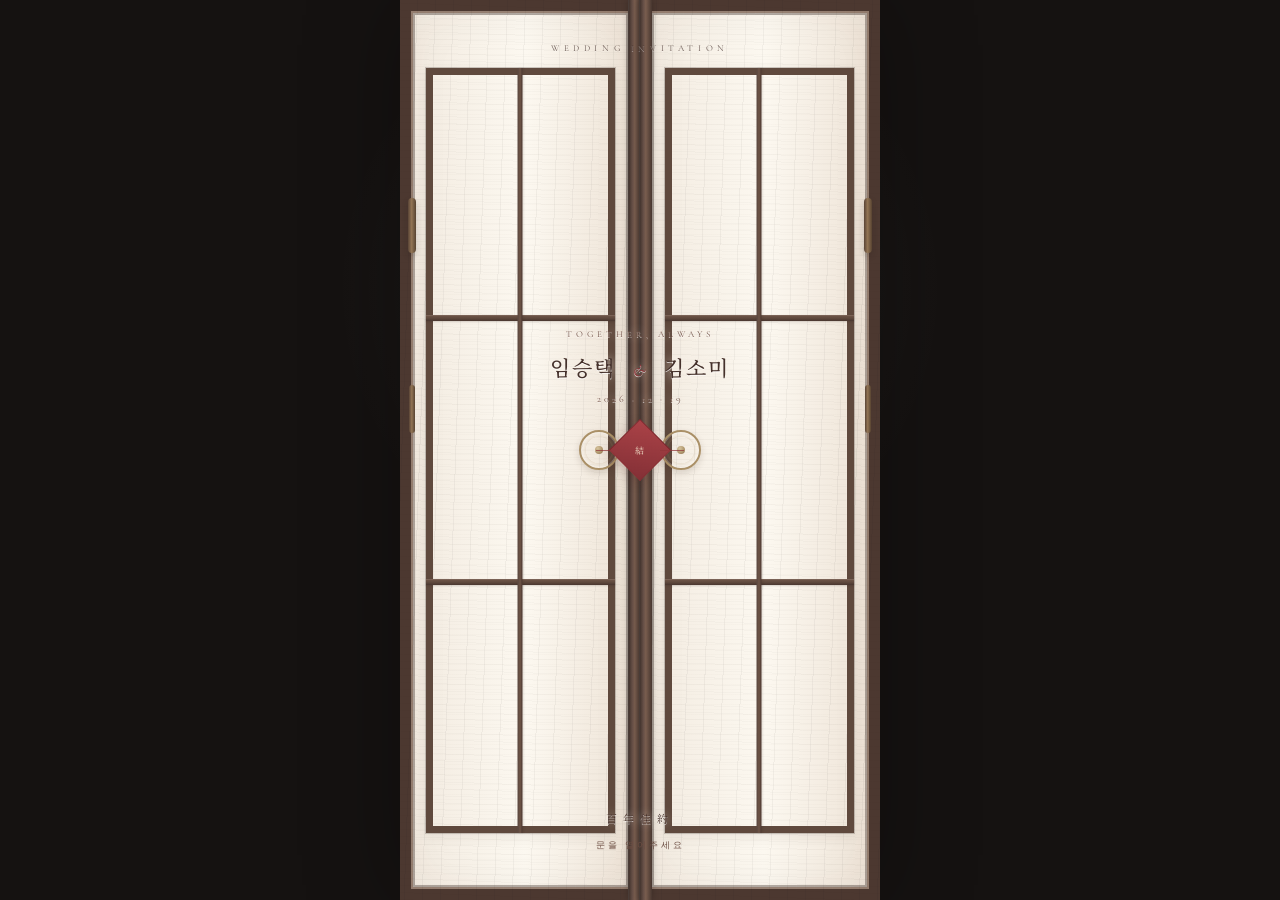
==== opening-hanji-premium.html @ 5b44ed23 "대문오프닝" ====
<!DOCTYPE html>
<html lang="ko">

<head>
  <meta charset="UTF-8">
  <meta name="viewport" content="width=device-width, initial-scale=1, viewport-fit=cover">
  <title>승택 ♥ 소미 | Premium Wood Door Opening</title>

  <link rel="preconnect" href="https://fonts.googleapis.com">
  <link rel="preconnect" href="https://fonts.gstatic.com" crossorigin>
  <link
    href="https://fonts.googleapis.com/css2?family=Cormorant+Garamond:ital,wght@0,400;1,400&family=Noto+Serif+KR:wght@300;400;500&display=swap"
    rel="stylesheet">

  <style>
    :root {
      --paper: #f7f1e8;
      --paper-light: #fcf9f3;
      --ink: #3d3733;

      --wood-1: #5f493d;
      --wood-2: #49362f;
      --wood-3: #72584a;
      --wood-4: #3b2d28;

      --wine: #91353a;

      --brass: #aa9067;
      --brass-light: #d6c49d;
      --brass-dark: #7f6748;
    }

    * {
      margin: 0;
      padding: 0;
      box-sizing: border-box;
    }

    html,
    body {
      width: 100%;
      min-height: 100%;
      background: #111;
    }

    body {
      font-family: "Noto Serif KR", serif;
      color: var(--ink);
      overflow-x: hidden;
      -webkit-text-size-adjust: 100%;
      text-size-adjust: 100%;
    }

    button {
      font: inherit;
    }

    /* =========================================================
       실제 청첩장 테스트 영역
    ========================================================= */

    .preview {
      width: 100%;
      max-width: 480px;
      min-height: 100vh;
      margin: 0 auto;
      background: #fbfaf7;
      text-align: center;
    }

    .preview img {
      width: 100%;
      display: block;
    }

    .preview-copy {
      padding: 48px 20px 72px;
    }

    .preview-copy p {
      margin-bottom: 12px;
      font-family: "Cormorant Garamond", serif;
      font-size: 12px;
      letter-spacing: 4px;
      color: #9a766f;
    }

    .preview-copy h2 {
      font-size: 22px;
      font-weight: 400;
    }

    /* =========================================================
       OPENING
    ========================================================= */

    .opening {
      position: fixed;
      inset: 0;
      z-index: 9999;

      width: 100%;
      height: 100vh;
      height: 100dvh;

      display: flex;
      justify-content: center;
      align-items: center;

      overflow: hidden;

      background:
        radial-gradient(circle at 50% 32%, rgba(255, 255, 255, .05), transparent 35%),
        #151211;

      transition:
        opacity .9s ease,
        visibility .9s ease;
    }

    .stage {
      position: relative;

      width: min(480px, 100vw);
      height: 100vh;
      height: 100dvh;

      overflow: hidden;

      perspective: 1700px;
      perspective-origin: 50% 50%;

      background: #111;

      box-shadow:
        0 0 90px rgba(0, 0, 0, .28);
    }

    /* =========================================================
       문 뒤 웨딩사진
    ========================================================= */

    .reveal {
      position: absolute;
      inset: 0;
      z-index: 1;
      overflow: hidden;
      background: #111;
    }

    .reveal img {
      position: absolute;
      inset: -2%;

      width: 104%;
      height: 104%;

      object-fit: cover;
      object-position: center;

      transform: scale(1.08);

      filter:
        saturate(.84) contrast(.97) brightness(.83);

      transition:
        transform 5s cubic-bezier(.18, .7, .25, 1),
        filter 1.5s ease;
    }

    .reveal::after {
      content: "";
      position: absolute;
      inset: 0;

      background:
        linear-gradient(180deg,
          rgba(12, 10, 9, .43) 0%,
          rgba(12, 10, 9, .06) 38%,
          rgba(12, 10, 9, .13) 61%,
          rgba(12, 10, 9, .58) 100%);
    }

    .reveal-copy {
      position: absolute;
      left: 0;
      bottom: 10%;
      z-index: 4;

      width: 100%;
      padding: 0 28px;

      text-align: center;
      color: white;

      opacity: 0;
      transform: translateY(14px);

      transition:
        opacity 1s 1.05s ease,
        transform 1.05s 1.05s cubic-bezier(.22, 1, .36, 1);
    }

    .reveal-kicker {
      margin-bottom: 16px;

      font-family: "Cormorant Garamond", serif;
      font-size: 10px;
      letter-spacing: 4.5px;

      color: rgba(255, 255, 255, .82);
    }

    .reveal-copy h1 {
      font-size: 25px;
      font-weight: 400;
      letter-spacing: 1.3px;
    }

    .reveal-copy h1 em {
      margin: 0 9px;
      font-family: "Cormorant Garamond", serif;
      font-size: 20px;
      font-weight: 400;
      font-style: italic;
      color: #dfb4b0;
    }

    .reveal-date {
      margin-top: 17px;

      font-family: "Cormorant Garamond", serif;
      font-size: 12px;
      letter-spacing: 3.5px;

      color: rgba(255, 255, 255, .8);
    }

    /* =========================================================
       문틈의 금빛
    ========================================================= */

    .door-light {
      position: absolute;
      left: 50%;
      top: 5%;
      z-index: 3;

      width: 2px;
      height: 90%;

      transform:
        translateX(-50%) scaleY(.03);

      transform-origin: center;

      opacity: 0;

      background:
        linear-gradient(to bottom,
          rgba(255, 241, 201, .98) 0%,
          rgba(255, 228, 160, .94) 57%,
          rgba(255, 218, 137, .54) 74%,
          rgba(255, 218, 137, 0) 90%);

      box-shadow:
        0 0 11px rgba(255, 231, 170, .96),
        0 0 34px rgba(255, 216, 133, .72),
        0 0 82px rgba(255, 204, 102, .34);

      transition:
        transform .65s ease,
        opacity .35s ease;
    }

    /* =========================================================
       문 자체
    ========================================================= */

    .door {
      position: absolute;
      top: 0;
      z-index: 5;

      width: 50.15%;
      height: 100%;

      transform-style: preserve-3d;
      backface-visibility: hidden;
      will-change: transform;

      /*
        한지 패널 + 은은한 종이 결
      */
      background:
        repeating-linear-gradient(0deg,
          rgba(116, 90, 69, .018) 0,
          rgba(116, 90, 69, .018) 1px,
          transparent 1px,
          transparent 5px),
        linear-gradient(90deg,
          #f2eadf 0%,
          #fcf8f0 52%,
          #ede2d5 100%);

      box-shadow:
        inset 0 0 55px rgba(66, 46, 37, .07);

      transition:
        transform 1.95s cubic-bezier(.72, 0, .2, 1),
        box-shadow 1.55s ease,
        filter 1.4s ease;
    }

    .door-left {
      left: 0;
      transform-origin: left center;
    }

    .door-right {
      right: 0;
      transform-origin: right center;
    }

    /*
      바깥 나무 프레임
    */

    .wood-frame {
      position: absolute;
      inset: 0;

      pointer-events: none;

      box-shadow:
        inset 0 0 0 11px rgba(73, 54, 45, .96),
        inset 0 0 0 13px rgba(126, 96, 77, .55),
        inset 0 0 0 15px rgba(53, 39, 34, .36);
    }

    /*
      나무결
    */

    .wood-frame::before {
      content: "";
      position: absolute;
      inset: 0;

      opacity: .72;

      background:
        repeating-linear-gradient(92deg,
          transparent 0 8px,
          rgba(255, 255, 255, .025) 8px 9px,
          transparent 9px 17px,
          rgba(0, 0, 0, .05) 17px 18px),
        repeating-linear-gradient(2deg,
          rgba(0, 0, 0, .025) 0 1px,
          transparent 1px 7px);

      mix-blend-mode: multiply;
    }

    /*
      나무 안쪽 프레임
    */

    .inner-frame {
      position: absolute;
      left: 26px;
      right: 26px;
      top: 7.5%;
      bottom: 7.5%;

      border:
        7px solid var(--wood-1);

      box-shadow:
        inset 0 0 0 1px rgba(255, 255, 255, .08),
        0 0 0 1px rgba(48, 34, 29, .22),
        0 4px 12px rgba(54, 38, 31, .08);

      pointer-events: none;
    }

    /*
      나무 가로살
    */

    .inner-frame::before,
    .inner-frame::after {
      content: "";
      position: absolute;
      left: -7px;
      right: -7px;

      height: 6px;

      background:
        linear-gradient(180deg,
          var(--wood-3),
          var(--wood-1) 55%,
          var(--wood-2));

      box-shadow:
        inset 0 1px rgba(255, 255, 255, .08),
        0 1px 2px rgba(49, 35, 30, .18);
    }

    .inner-frame::before {
      top: 32%;
    }

    .inner-frame::after {
      bottom: 32%;
    }

    /*
      세로살 - 너무 촘촘하지 않게
    */

    .lattice {
      position: absolute;
      left: 50%;
      top: 7.5%;
      bottom: 7.5%;

      width: 5px;

      transform: translateX(-50%);

      background:
        linear-gradient(90deg,
          var(--wood-2),
          var(--wood-3) 48%,
          var(--wood-2));

      box-shadow:
        inset 1px 0 rgba(255, 255, 255, .07),
        1px 0 2px rgba(50, 35, 30, .15);

      pointer-events: none;
    }

    /*
      중앙쪽 굵은 문설주
    */

    .door-edge {
      position: absolute;
      top: 0;

      width: 13px;
      height: 100%;

      background:
        linear-gradient(90deg,
          #392c27 0%,
          #675047 35%,
          #795d4e 52%,
          #47362f 100%);

      box-shadow:
        0 0 7px rgba(0, 0, 0, .22),
        inset 1px 0 rgba(255, 255, 255, .06);
    }

    .door-left .door-edge {
      right: 0;
    }

    .door-right .door-edge {
      left: 0;
    }

    /*
      문 바깥 경첩 느낌
    */

    .hinge {
      position: absolute;
      top: 22%;

      width: 8px;
      height: 55px;

      border-radius: 8px;

      background:
        linear-gradient(90deg,
          #594436,
          #927454 45%,
          #574331);

      box-shadow:
        0 3px 6px rgba(37, 28, 23, .2);
    }

    .hinge::after {
      content: "";
      position: absolute;
      left: 1px;
      bottom: -180px;

      width: 6px;
      height: 48px;

      border-radius: 8px;

      background: inherit;
    }

    .door-left .hinge {
      left: 8px;
    }

    .door-right .hinge {
      right: 8px;
    }

    /* =========================================================
       황동 문고리
    ========================================================= */

    .door-handle {
      position: absolute;
      top: 50%;

      width: 40px;
      height: 40px;

      transform: translateY(-50%);

      border:
        2px solid var(--brass);

      border-radius: 50%;

      background:
        radial-gradient(circle,
          transparent 51%,
          rgba(187, 158, 112, .13) 53%,
          transparent 62%);

      box-shadow:
        inset 0 0 0 1px rgba(255, 255, 255, .24),
        0 3px 7px rgba(60, 43, 32, .16);

      pointer-events: none;
    }

    .door-left .door-handle {
      right: 22px;
    }

    .door-right .door-handle {
      left: 22px;
    }

    .door-handle::before {
      content: "";

      position: absolute;
      left: 50%;
      top: 50%;

      width: 8px;
      height: 8px;

      transform:
        translate(-50%, -50%);

      border-radius: 50%;

      background:
        radial-gradient(circle at 35% 30%,
          var(--brass-light),
          var(--brass) 65%,
          var(--brass-dark) 100%);
    }

    /* =========================================================
       중앙 매듭 버튼
    ========================================================= */

    .open-button {
      position: absolute;
      left: 50%;
      top: 50%;
      z-index: 9;

      width: 70px;
      height: 70px;

      transform:
        translate(-50%, -50%);

      border: 0;
      background: transparent;

      cursor: pointer;
      touch-action: manipulation;
      -webkit-tap-highlight-color: transparent;

      transition:
        opacity .45s ease,
        transform .6s ease;
    }

    .knot {
      position: absolute;
      left: 50%;
      top: 50%;

      width: 44px;
      height: 44px;

      transform:
        translate(-50%, -50%) rotate(45deg);

      display: grid;
      place-items: center;

      border:
        1px solid rgba(102, 28, 33, .4);

      background:
        linear-gradient(145deg,
          #aa4247,
          #843036);

      box-shadow:
        0 5px 12px rgba(76, 26, 29, .19);
    }

    .knot span {
      transform: rotate(-45deg);

      font-size: 9px;
      letter-spacing: 1px;

      color: #f3e2ca;
    }

    .open-button::before,
    .open-button::after {
      content: "";

      position: absolute;
      top: 50%;

      width: 24px;
      height: 1px;

      background: rgba(145, 53, 58, .72);
    }

    .open-button::before {
      left: -9px;
    }

    .open-button::after {
      right: -9px;
    }

    /* =========================================================
       텍스트
    ========================================================= */

    .top-copy {
      position: absolute;
      left: 0;
      top: max(43px, env(safe-area-inset-top));
      z-index: 8;

      width: 100%;

      text-align: center;

      font-family: "Cormorant Garamond", serif;
      font-size: 9px;
      letter-spacing: 4.6px;

      color: rgba(74, 55, 47, .82);

      text-shadow:
        0 1px 0 rgba(255, 255, 255, .45);

      transition:
        opacity .45s ease,
        transform .55s ease;
    }

    .bottom-copy {
      position: absolute;
      left: 0;
      bottom: max(48px, env(safe-area-inset-bottom));
      z-index: 8;

      width: 100%;

      text-align: center;

      transition:
        opacity .45s ease,
        transform .55s ease;
    }

    .promise {
      font-size: 11px;
      letter-spacing: 6px;

      color: #4a352e;

      text-shadow:
        0 1px 0 rgba(255, 255, 255, .72),
        0 0 8px rgba(247, 239, 228, .86);
    }

    .guide {
      margin-top: 13px;

      font-family: "Cormorant Garamond", serif;
      font-size: 9px;
      letter-spacing: 3px;

      color: #6c4d42;
    }


    /* =========================================================
       문이 열리기 전 이름
    ========================================================= */

    .closed-names {
      position: absolute;
      left: 50%;
      top: 36.5%;
      z-index: 8;

      transform: translateX(-50%);

      width: 100%;
      padding: 0 24px;

      text-align: center;

      color: #46322c;

      text-shadow:
        0 1px 0 rgba(255, 255, 255, .72),
        0 0 10px rgba(248, 241, 231, .9);

      transition:
        opacity .5s ease,
        transform .65s cubic-bezier(.22, 1, .36, 1);
    }

    .closed-names .small {
      margin-bottom: 12px;

      font-family: "Cormorant Garamond", serif;
      font-size: 9px;
      letter-spacing: 4px;

      color: #735247;
    }

    .closed-names h1 {
      margin: 0;

      font-size: 21px;
      font-weight: 500;
      letter-spacing: 1.8px;
    }

    .closed-names h1 em {
      margin: 0 8px;

      font-family: "Cormorant Garamond", serif;
      font-size: 17px;
      font-weight: 400;
      font-style: italic;

      color: var(--wine);
    }

    .closed-names .date {
      margin-top: 11px;

      font-family: "Cormorant Garamond", serif;
      font-size: 10px;
      letter-spacing: 3px;

      color: #735247;
    }

    /* =========================================================
       OPEN
    ========================================================= */


    .opening.is-opening .closed-names {
      opacity: 0;

      transform:
        translateX(-50%) translateY(-10px);
    }

    .opening.is-opening .door-light {
      opacity: 1;

      transform:
        translateX(-50%) scaleY(1);
    }

    .opening.is-opening .door-left {
      transform:
        rotateY(-104deg);

      box-shadow:
        28px 0 50px rgba(0, 0, 0, .32);

      filter:
        brightness(.78) saturate(.9);
    }

    .opening.is-opening .door-right {
      transform:
        rotateY(104deg);

      box-shadow:
        -28px 0 50px rgba(0, 0, 0, .32);

      filter:
        brightness(.78) saturate(.9);
    }

    .opening.is-opening .open-button {
      transform:
        translate(-50%, -50%) scale(.55) rotate(20deg);

      opacity: 0;
    }

    .opening.is-opening .top-copy {
      transform:
        translateY(-7px);

      opacity: 0;
    }

    .opening.is-opening .bottom-copy {
      transform:
        translateY(8px);

      opacity: 0;
    }

    .opening.is-opening .reveal img {
      transform:
        scale(1.015);

      filter:
        saturate(.9) contrast(.98) brightness(.96);
    }

    .opening.is-opening .reveal-copy {
      opacity: 1;
      transform: translateY(0);
    }

    .opening.is-finished {
      opacity: 0;
      visibility: hidden;
      pointer-events: none;
    }

    @media (max-width: 380px) {
      .inner-frame {
        left: 22px;
        right: 22px;
      }

      .reveal-copy h1 {
        font-size: 23px;
      }

      .door-left .door-handle {
        right: 18px;
      }

      .door-right .door-handle {
        left: 18px;
      }
    }

    @media (prefers-reduced-motion: reduce) {

      .door,
      .reveal img,
      .reveal-copy,
      .door-light {
        transition-duration: .01ms !important;
      }
    }
  </style>
</head>

<body>

  <div class="opening" id="opening">

    <div class="stage">

      <div class="reveal">

        <img src="./images/SON_3317.jpg" alt="승택과 소미 웨딩사진">

        <div class="reveal-copy">

          <p class="reveal-kicker">
            A BEAUTIFUL JOURNEY
          </p>

          <h1>
            임승택
            <em>&amp;</em>
            김소미
          </h1>

          <p class="reveal-date">
            19 · DECEMBER · 2026
          </p>

        </div>

      </div>


      <div class="door-light"></div>


      <!-- LEFT DOOR -->
      <div class="door door-left">

        <div class="wood-frame"></div>

        <div class="inner-frame"></div>

        <div class="lattice"></div>

        <div class="door-edge"></div>

        <span class="hinge"></span>

        <span class="door-handle"></span>

      </div>


      <!-- RIGHT DOOR -->
      <div class="door door-right">

        <div class="wood-frame"></div>

        <div class="inner-frame"></div>

        <div class="lattice"></div>

        <div class="door-edge"></div>

        <span class="hinge"></span>

        <span class="door-handle"></span>

      </div>


      <p class="top-copy">
        WEDDING INVITATION
      </p>


      <div class="closed-names">

        <p class="small">
          TOGETHER, ALWAYS
        </p>

        <h1>
          임승택
          <em>&amp;</em>
          김소미
        </h1>

        <p class="date">
          2026 · 12 · 19
        </p>

      </div>


      <button type="button" class="open-button" id="doorButton" aria-label="청첩장 문 열기">

        <span class="knot">
          <span>結</span>
        </span>

      </button>


      <div class="bottom-copy">

        <p class="promise">
          百年佳約
        </p>

        <p class="guide">
          문을 열어주세요
        </p>

      </div>

    </div>

  </div>


  <main class="preview">

    <img src="./images/SON_3317.jpg" alt="승택과 소미 웨딩사진">

    <div class="preview-copy">
      <p>OUR WEDDING DAY</p>
      <h2>임승택 &amp; 김소미</h2>
    </div>

  </main>


  <script>

    const opening =
      document.getElementById("opening");

    const doorButton =
      document.getElementById("doorButton");

    let started = false;


    function openDoor() {

      if (!opening || started) return;

      started = true;

      opening.classList.add(
        "is-opening"
      );


      setTimeout(() => {

        opening.classList.add(
          "is-finished"
        );

      }, 3600);


      setTimeout(() => {

        opening.remove();

      }, 4550);

    }


    doorButton?.addEventListener(
      "click",
      openDoor
    );

  </script>

</body>

</html>
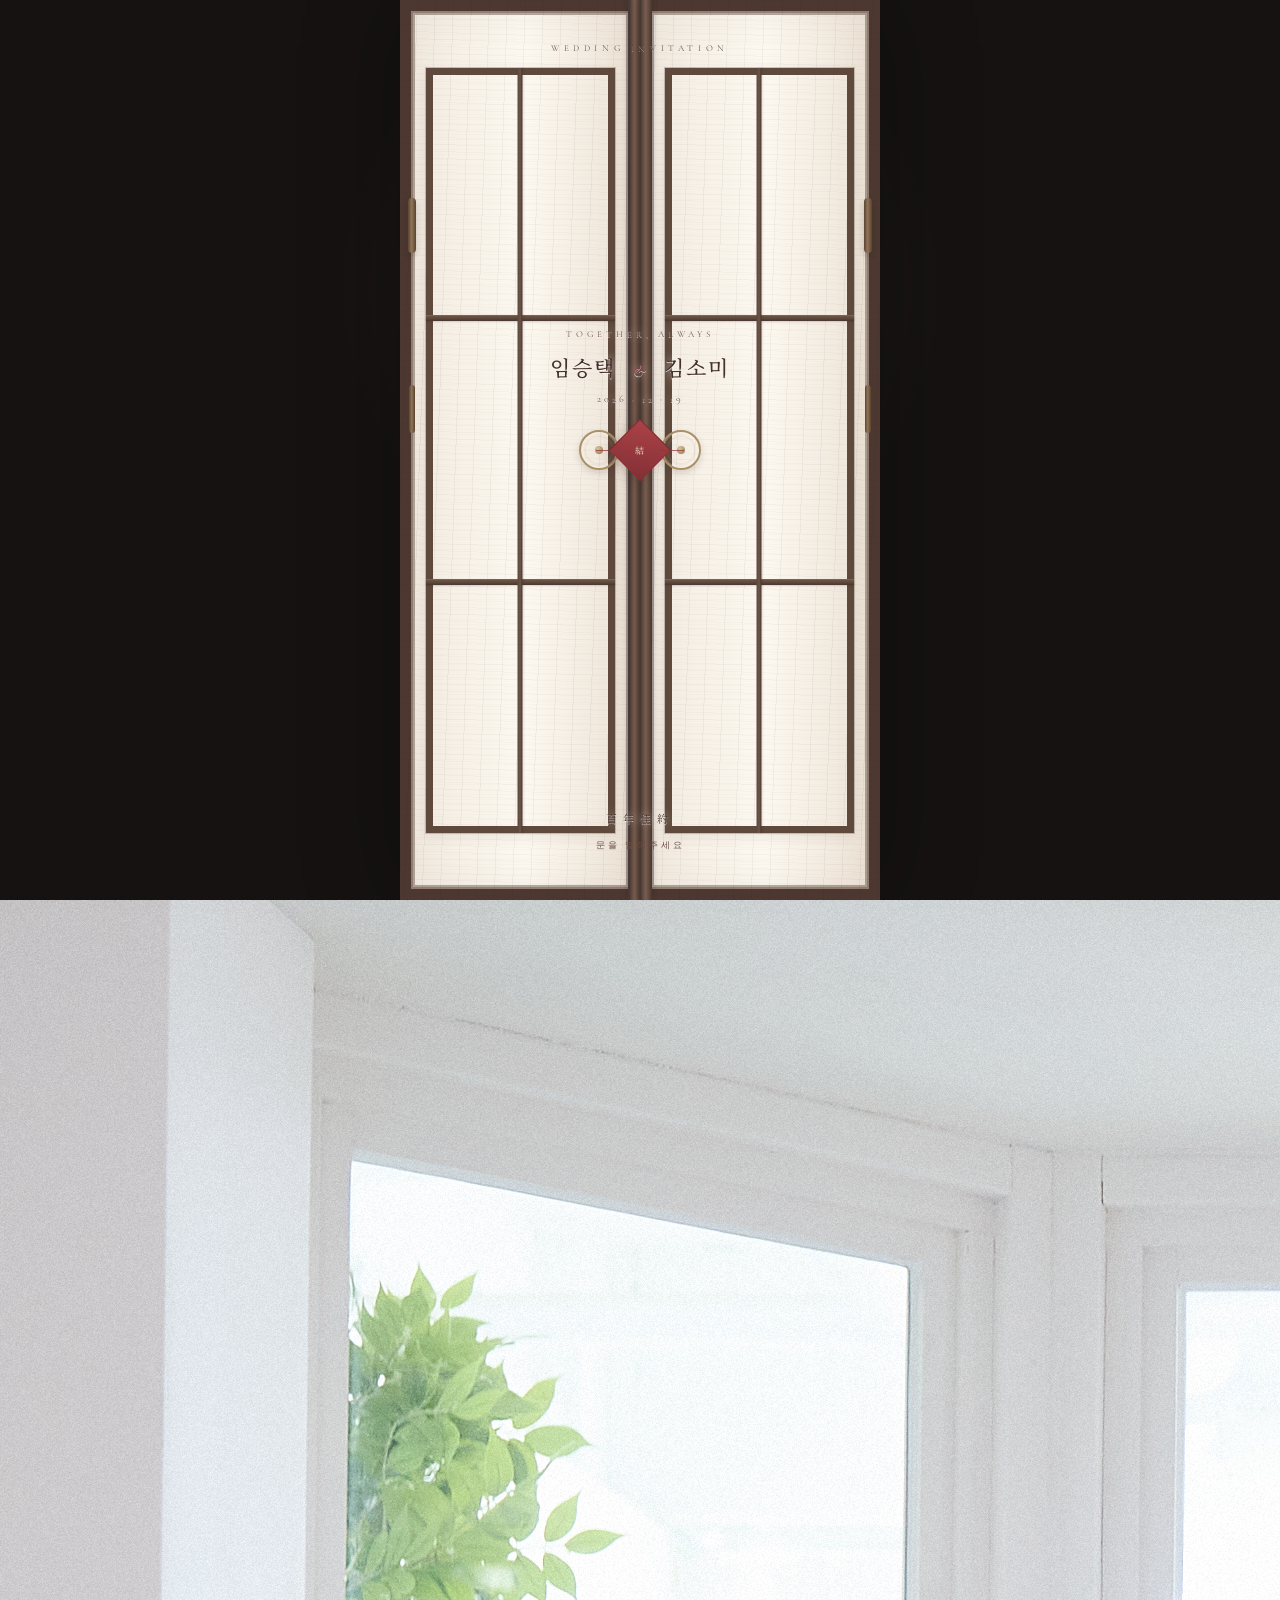
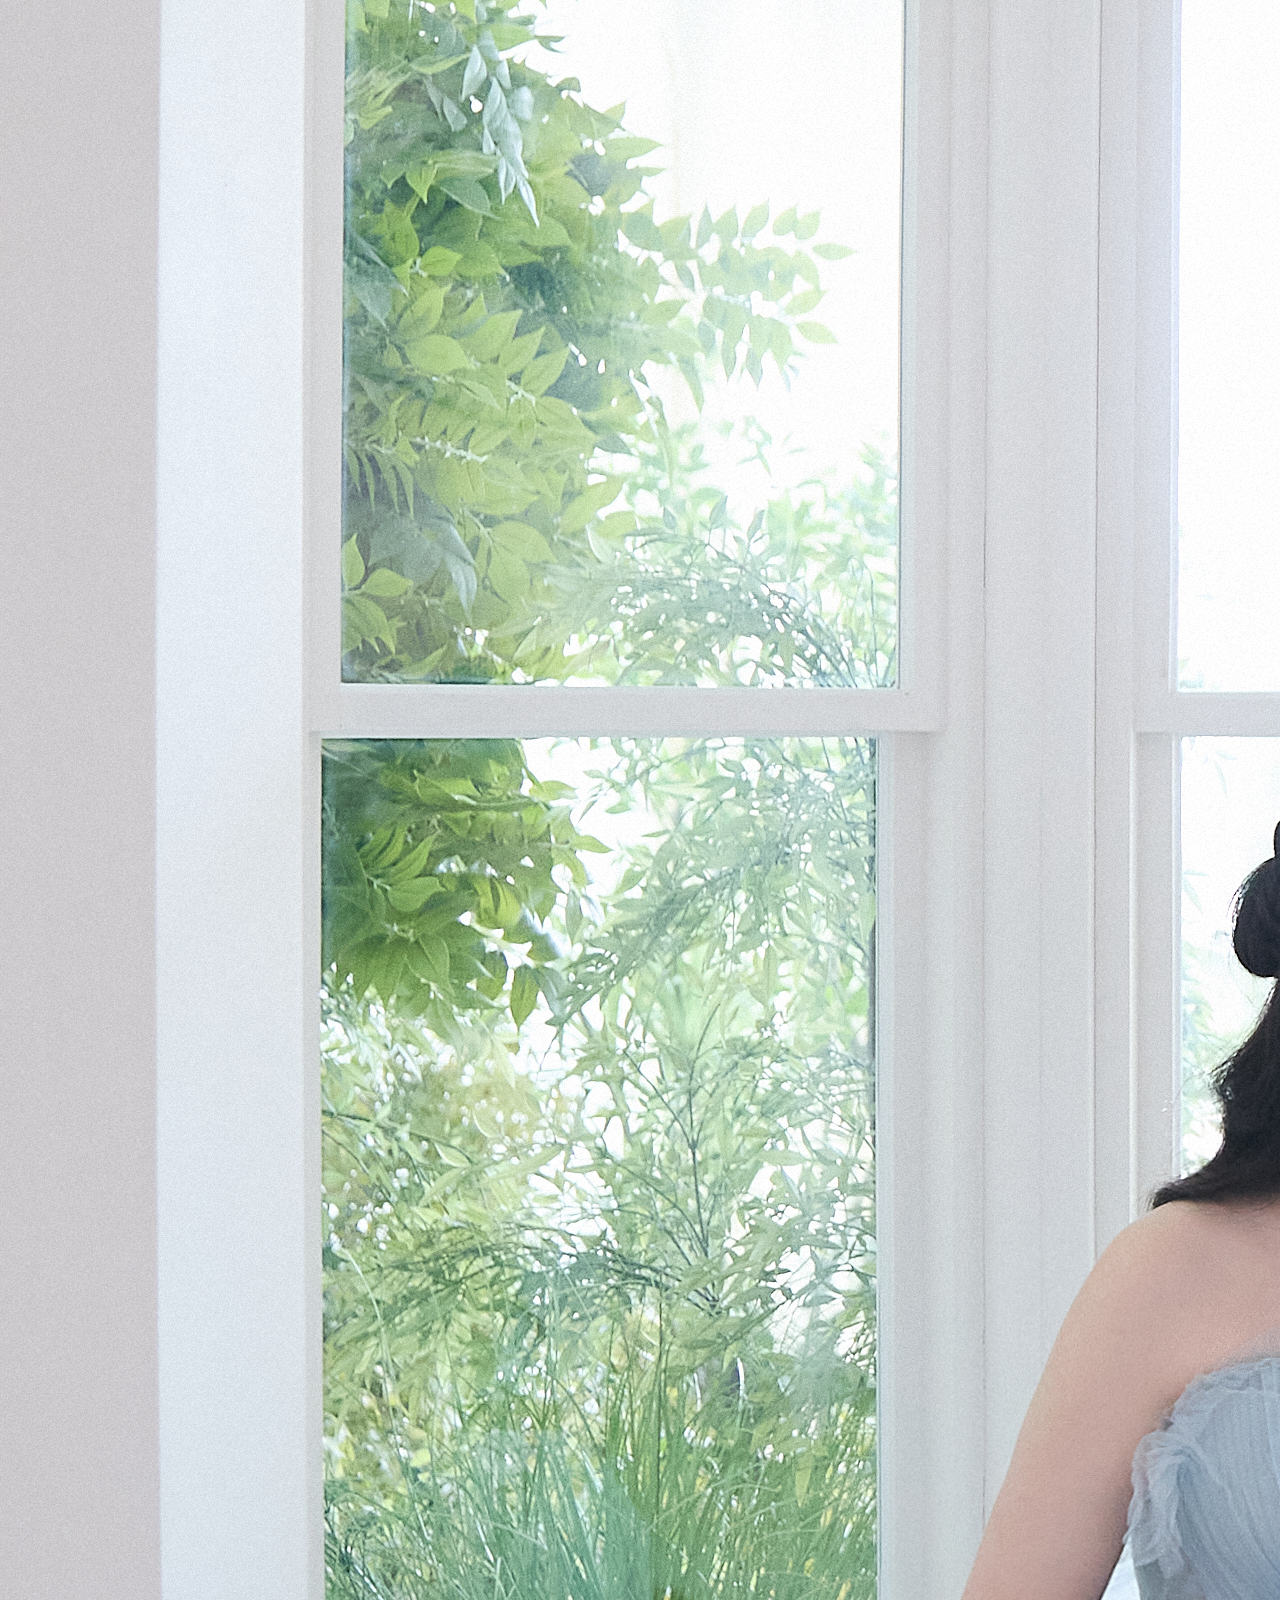
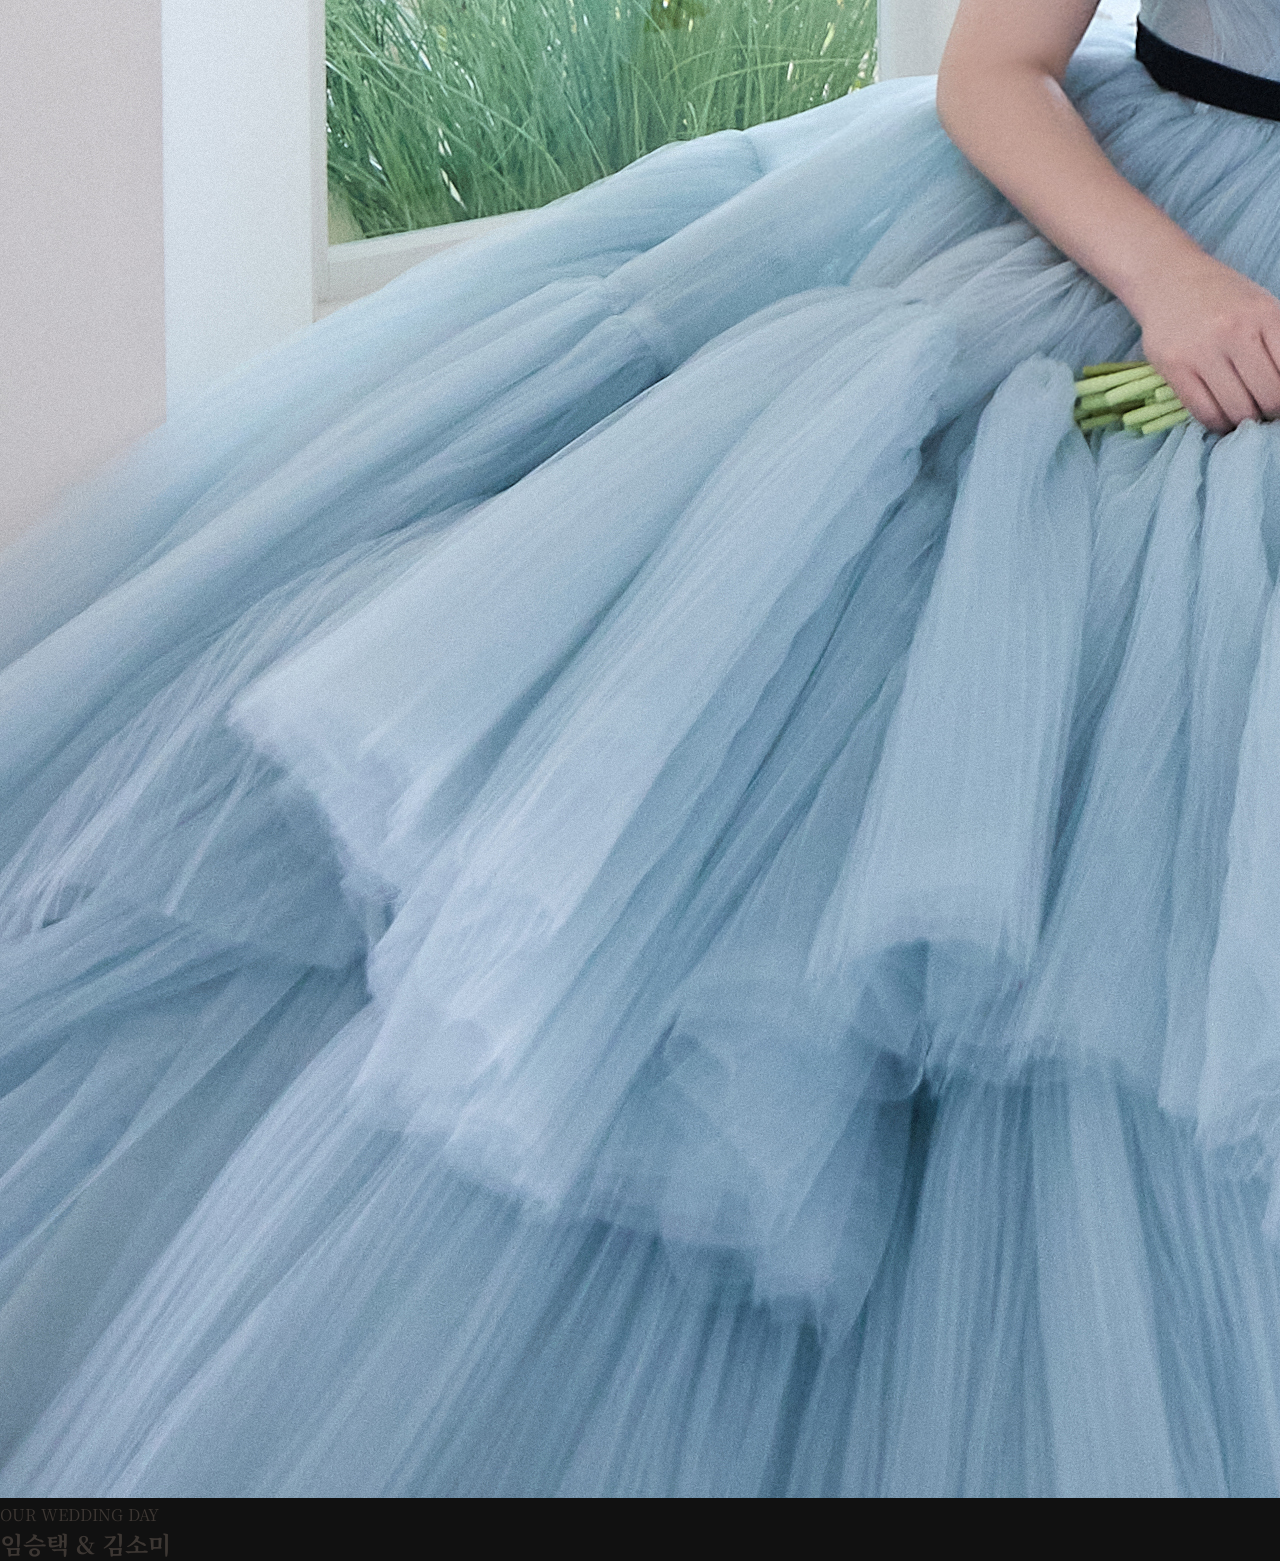
==== commit 75dcf81d: "전화번호, 문자 수정" ====
--- a/opening-hanji-premium.html
+++ b/opening-hanji-premium.html
@@ -59,7 +59,7 @@
        실제 청첩장 테스트 영역
     ========================================================= */
 
-    .preview {
+    /* .preview {
       width: 100%;
       max-width: 480px;
       min-height: 100vh;
@@ -88,7 +88,7 @@
     .preview-copy h2 {
       font-size: 22px;
       font-weight: 400;
-    }
+    } */
 
     /* =========================================================
        OPENING
